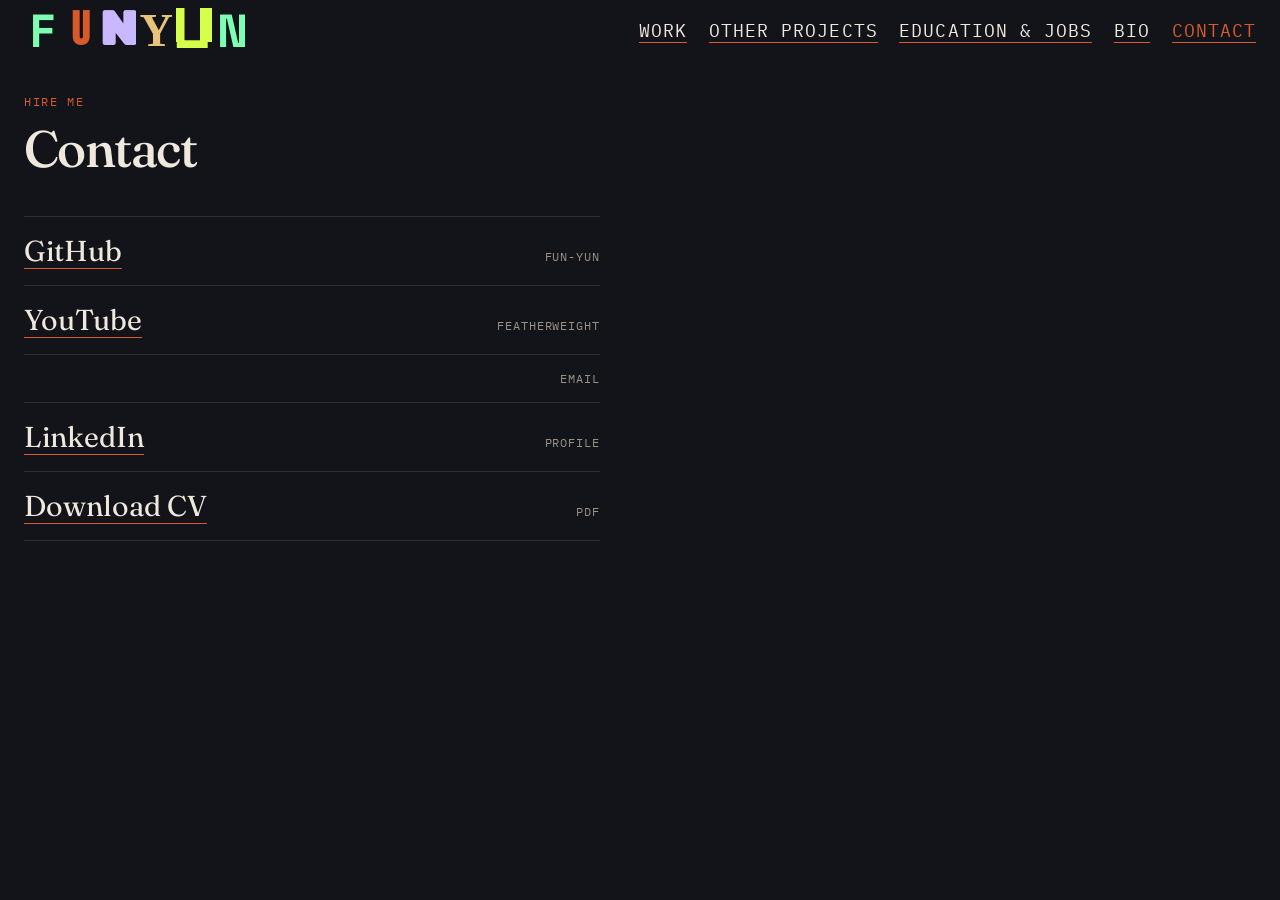
==== contact.html @ 6870f338 "Add site" ====
<!DOCTYPE html>
<html lang="en">
  <head>
    <meta charset="UTF-8" />
    <meta name="viewport" content="width=device-width, initial-scale=1" />
    <meta name="referrer" content="origin" />
    <title>Contact — Euan Scott</title>
    <meta
      name="description"
      content="Contact Euan Scott: GitHub, YouTube, and hire links."
    />
    <link rel="icon" href="media/favicon.svg" type="image/svg+xml" />
    <link rel="preconnect" href="https://fonts.googleapis.com" />
    <link rel="preconnect" href="https://fonts.gstatic.com" crossorigin />
    <link
      href="https://fonts.googleapis.com/css2?family=Bebas+Neue&family=Bungee&family=Fraunces:opsz,wght@9..144,500;9..144,700&family=IBM+Plex+Mono:wght@400;500&family=Pacifico&family=Playfair+Display:wght@700&family=Press+Start+2P&family=Rubik+Mono+One&family=Schibsted+Grotesk:wght@400;500;600&family=Space+Grotesk:wght@600&display=swap"
      rel="stylesheet"
    />
    <link rel="stylesheet" href="css/styles.css" />
  </head>
  <body>
    <header class="topbar">
      <a class="brand" href="index.html" aria-label="FUNYUN — Euan Scott">
        <div class="funyun" id="funyun">
          <span class="funyun-slot" data-char="F"></span>
          <span class="funyun-slot" data-char="U"></span>
          <span class="funyun-slot" data-char="N"></span>
          <span class="funyun-slot" data-char="Y"></span>
          <span class="funyun-slot" data-char="U"></span>
          <span class="funyun-slot" data-char="N"></span>
        </div>
      </a>
      <nav class="links" aria-label="Site">
        <a href="index.html">Work</a>
        <a href="other.html">Other projects</a>
        <a href="education.html">Education &amp; jobs</a>
        <a href="bio.html">Bio</a>
        <a class="is-current" href="contact.html">Contact</a>
      </nav>
    </header>

    <section class="page-head">
      <p class="kicker">Hire me</p>
      <h2>Contact</h2>
    </section>

    <section class="page-body">
      <ul class="contact-list">
        <li>
          <a href="https://github.com/Fun-Yun" target="_blank" rel="noreferrer">GitHub</a>
          <span>Fun-Yun</span>
        </li>
        <li>
          <a href="https://www.youtube.com/@Featherweight" target="_blank" rel="noreferrer">YouTube</a>
          <span>Featherweight</span>
        </li>
        <li data-mail-row hidden>
          <a data-mail href="#"></a>
          <span>Email</span>
        </li>
        <li data-linkedin-row hidden>
          <a data-linkedin href="#" target="_blank" rel="noreferrer">LinkedIn</a>
          <span>Profile</span>
        </li>
        <li data-cv-row hidden>
          <a data-cv href="media/EuanScott-CV.pdf">Download CV</a>
          <span>PDF</span>
        </li>
      </ul>
    </section>

    <script src="js/projects.js"></script>
    <script src="js/app.js"></script>
  </body>
</html>
---- css/styles.css ----
:root {
  --paper: #e7dcc8;
  --paper-ink: #1b1712;
  --paper-mute: #5c5348;
  --rule: rgba(27, 23, 18, 0.16);
  --stage: #12141a;
  --stage-2: #1a1d26;
  --stage-ink: #efe8dc;
  --stage-mute: #9a9286;
  --stage-line: rgba(239, 232, 220, 0.12);
  --mark: #d85a2a;
  --font-serif: "Fraunces", Georgia, serif;
  --font-sans: "Schibsted Grotesk", sans-serif;
  --font-mono: "IBM Plex Mono", ui-monospace, monospace;
}

*,
*::before,
*::after {
  box-sizing: border-box;
}

html {
  scroll-behavior: smooth;
}

body {
  margin: 0;
  min-height: 100vh;
  background: var(--stage);
  color: var(--stage-ink);
  font-family: var(--font-sans);
}

img {
  max-width: 100%;
  display: block;
}

a {
  color: inherit;
}

.topbar {
  position: sticky;
  top: 0;
  z-index: 20;
  display: flex;
  justify-content: space-between;
  align-items: center;
  gap: 1.2rem;
  padding: 0.5rem 1.5rem;
  background: var(--stage);
  color: var(--stage-ink);
  border-bottom: 0;
}

.links {
  display: flex;
  flex-wrap: wrap;
  justify-content: flex-end;
  gap: 1.35rem;
  margin-left: auto;
}

.links a {
  font-family: var(--font-mono);
  font-size: 1.1rem;
  letter-spacing: 0.06em;
  text-transform: uppercase;
  text-decoration: none;
  border-bottom: 1px solid var(--mark);
}

.links a:hover,
.links a.is-current {
  color: var(--mark);
}

.brand {
  text-decoration: none;
  display: flex;
  align-items: center;
}

.wordmark {
  padding: 1.1rem 1.5rem 0.9rem;
}

.blurb {
  max-width: 46rem;
  margin: 0 auto;
  text-align: center;
  color: var(--stage-mute);
  font-size: 1.08rem;
  line-height: 1.55;
}

.intro {
  display: grid;
  grid-template-columns: minmax(12rem, 18rem) minmax(0, 1fr);
  gap: 1.8rem;
  align-items: stretch;
  max-width: 62rem;
  margin: 0 auto;
  padding: 1.4rem 1.5rem 1.8rem;
}

.intro-photo {
  margin: 0;
  border: 1px solid var(--stage-line);
  background: #0e1015;
  overflow: hidden;
  align-self: start;
}

.intro-photo img {
  width: 100%;
  height: auto;
}

.intro-copy {
  display: flex;
  flex-direction: column;
  min-width: 0;
  height: 0;
  min-height: 100%;
}

.intro-copy .funyun {
  justify-content: flex-start;
  font-size: clamp(3.4rem, 7vw, 5.6rem);
  gap: 0.04em;
  line-height: 1;
  flex-shrink: 0;
}

.intro-body {
  display: flex;
  flex-direction: column;
  gap: 1.1rem;
  margin-top: auto;
}

.intro-lede {
  margin: 0;
  color: var(--stage-mute);
  font-size: 1.12rem;
  line-height: 1.55;
  max-width: 48rem;
}

.intro-block h2 {
  margin: 0 0 0.55rem;
  font-family: var(--font-mono);
  font-size: 0.72rem;
  letter-spacing: 0.16em;
  text-transform: uppercase;
  color: var(--mark);
}

.intro-block .chips {
  margin: 0;
}

.funyun {
  display: flex;
  justify-content: center;
  gap: 0.08em;
  font-size: clamp(3.4rem, 12vw, 9.2rem);
  line-height: 1;
  user-select: none;
}

.topbar .funyun {
  font-size: 2.9rem;
  justify-content: flex-start;
  gap: 0.04em;
}

.funyun-slot {
  display: inline-block;
  width: 0.78em;
  height: 1em;
  overflow: hidden;
  text-align: center;
}

.funyun-stack {
  display: flex;
  flex-direction: column;
  height: 2em;
  transition: transform 0.55s cubic-bezier(0.2, 0.8, 0.2, 1);
}

.funyun-stack.is-swap {
  transform: translateY(-1em);
}

.funyun-glyph {
  display: flex;
  align-items: center;
  justify-content: center;
  height: 1em;
  font-weight: 700;
}

.featured-wrap {
  padding: 0 0 0.2rem;
}

.hero {
  display: grid;
  grid-template-columns: 1.35fr 1fr;
  gap: 0;
  margin: 0 1.5rem 0.7rem;
  min-height: 54vh;
  border: 1px solid var(--stage-line);
  background: #0e1015;
  container-type: inline-size;
}

.hero-media {
  position: relative;
  min-height: 54vh;
  padding: 0;
  border: 0;
  border-right: 1px solid var(--stage-line);
  background: #000;
  color: inherit;
  cursor: pointer;
  overflow: hidden;
}

.hero-media img,
.hero-media iframe,
.hero-media video {
  width: 100%;
  height: 100%;
  object-fit: cover;
  border: 0;
  display: block;
}

.hero-media:has(video) {
  cursor: default;
}

.hero-media:hover img {
  transform: scale(1.04);
}

.hero-copy {
  padding: 1.4rem 1.35rem 1.5rem;
  display: flex;
  flex-direction: column;
  justify-content: center;
  font-size: clamp(0.94rem, 0.55rem + 0.32vw, 1.35rem);
  font-size: clamp(0.94rem, 0.86cqi, 1.35rem);
  line-height: 1.5;
}

.hero.is-collapsed .hero-media {
  cursor: pointer;
}

.hero-copy h2 {
  margin: 0 0 0.25em;
  font-family: var(--font-serif);
  font-weight: 500;
  font-size: clamp(1.8em, 2.25cqi, 2.6em);
  letter-spacing: -0.03em;
}

.hero-role {
  display: flex;
  flex-wrap: wrap;
  align-items: center;
  gap: 0.5rem;
}

.duration {
  font-family: var(--font-mono);
  font-size: 0.64rem;
  letter-spacing: 0.08em;
  text-transform: uppercase;
  border: 1px solid var(--stage-line);
  padding: 0.18rem 0.45rem;
  color: var(--stage-ink);
}

.shipped strong {
  color: var(--stage-ink);
  font-weight: 600;
}

.hero-copy .shipped {
  margin-bottom: 0.85em;
}

.section-title {
  margin: 0 1.5rem 0.7rem;
  font-family: var(--font-mono);
  font-size: 0.72rem;
  letter-spacing: 0.16em;
  text-transform: uppercase;
  color: var(--mark);
}

.projects-title {
  margin: 0.4rem 1.5rem 1rem;
  text-align: center;
  font-family: var(--font-serif);
  font-weight: 500;
  font-size: clamp(2.2rem, 5vw, 3.6rem);
  letter-spacing: -0.03em;
  text-transform: none;
  color: var(--stage-ink);
}

.bio-page p {
  max-width: 62ch;
  color: var(--stage-mute);
  font-size: 1.12rem;
  line-height: 1.55;
}

.contact-list {
  list-style: none;
  margin: 0;
  padding: 0;
  max-width: 36rem;
}

.contact-list li {
  display: flex;
  justify-content: space-between;
  align-items: baseline;
  gap: 1rem;
  padding: 1rem 0;
  border-top: 1px solid var(--stage-line);
}

.contact-list li:last-child {
  border-bottom: 1px solid var(--stage-line);
}

.contact-list a {
  font-family: var(--font-serif);
  font-size: 1.8rem;
  text-decoration: none;
  border-bottom: 1px solid var(--mark);
}

.contact-list a:hover {
  color: var(--mark);
}

.contact-list span {
  font-family: var(--font-mono);
  font-size: 0.72rem;
  letter-spacing: 0.08em;
  text-transform: uppercase;
  color: var(--stage-mute);
}

.chips {
  display: flex;
  flex-wrap: wrap;
  gap: 0.45rem;
  list-style: none;
  margin: 1.2rem 0 0;
  padding: 0;
}

.chips li {
  font-family: var(--font-mono);
  font-size: 0.68rem;
  letter-spacing: 0.1em;
  text-transform: uppercase;
  border: 1px solid var(--stage-line);
  padding: 0.28rem 0.55rem;
  color: var(--stage-mute);
}

.featured {
  display: grid;
  grid-template-columns: 1fr 1fr 1fr;
  gap: 0.7rem;
  padding: 0 1.5rem;
  scroll-margin-top: 4.2rem;
}

.feature {
  position: relative;
  min-height: 38vh;
  padding: 0;
  border: 1px solid var(--stage-line);
  background: #000;
  color: inherit;
  cursor: pointer;
  overflow: hidden;
  text-align: left;
}

.feature.is-active {
  border-color: var(--mark);
}

.feature img {
  width: 100%;
  height: 100%;
  object-fit: cover;
  transition: transform 0.45s ease;
}

.feature:hover img {
  transform: scale(1.04);
}

.feature-copy {
  position: absolute;
  left: 0;
  right: 0;
  bottom: 0;
  padding: 0.55rem 0.85rem 0.5rem;
  background: rgba(6, 8, 12, 0.58);
  box-shadow: 0 -1.6rem 2.1rem rgba(0, 0, 0, 0.62);
}

.feature-copy h2 {
  margin: 0;
  font-family: var(--font-serif);
  font-weight: 500;
  font-size: clamp(1.5rem, 2.4vw, 2.3rem);
  letter-spacing: -0.03em;
}

.feature-copy p {
  margin: 0.2rem 0 0;
  font-family: var(--font-mono);
  font-size: 0.7rem;
  letter-spacing: 0.08em;
  text-transform: uppercase;
  color: #d7cfc3;
}

.detail {
  margin: 0.7rem 1.5rem 0;
  background: #0e1015;
  border: 1px solid var(--stage-line);
  scroll-margin-top: 4.2rem;
}

.detail[hidden] {
  display: none !important;
}

.detail-inner {
  display: grid;
  grid-template-columns: 1.4fr 0.9fr;
  gap: 1.4rem;
  padding: 1.1rem 1.2rem 1.3rem;
  align-items: stretch;
  container-type: inline-size;
}

.detail-copy {
  display: flex;
  flex-direction: column;
  min-width: 0;
  font-size: clamp(0.94rem, 0.55rem + 0.35vw, 1.4rem);
  font-size: clamp(0.94rem, 0.88cqi, 1.4rem);
  line-height: 1.5;
}

.media-row {
  display: flex;
  gap: 0.7rem;
  overflow-x: auto;
  padding-bottom: 0.4rem;
}

.video,
.shot {
  flex: 0 0 min(480px, 72%);
  aspect-ratio: 16 / 9;
  background: #000;
  border: 1px solid var(--stage-line);
}

.video iframe,
.video video,
.shot img {
  width: 100%;
  height: 100%;
  object-fit: cover;
  border: 0;
  display: block;
}

.video.highlight {
  flex: 1 1 min(640px, 100%);
}

.shot {
  padding: 0;
  cursor: zoom-in;
}

.detail-copy h3 {
  margin: 0 0 0.3em;
  font-family: var(--font-serif);
  font-size: 1.7em;
}

.hero-copy .role,
.detail-copy .role {
  margin: 0 0 0.7em;
  font-size: 0.75em;
}

.hero-copy .duration,
.detail-copy .duration {
  font-size: 0.85em;
  padding: 0.18em 0.45em;
}

.hero-copy .shipped,
.detail-copy .shipped {
  gap: 0.45em;
  margin-bottom: 0.9em;
}

.hero-copy .tags,
.detail-copy .tags {
  margin-bottom: 0.9em;
}

.hero-copy .tag,
.detail-copy .tag {
  font-size: 0.64em;
  padding: 0.18em 0.4em;
}

.hero-copy .related,
.detail-copy .related {
  margin: 0 0 0.85em;
  font-size: 0.72em;
}

.hero-copy .btn,
.detail-copy .btn {
  font-size: 0.7em;
  padding: 0.55em 0.8em;
}

.detail-copy .btn-row {
  margin-top: auto;
  padding-top: 0.7em;
}

.role {
  margin: 0 0 0.7rem;
  font-family: var(--font-mono);
  font-size: 0.75rem;
  color: var(--mark);
}

.lede,
.shipped {
  color: var(--stage-mute);
}

.shipped {
  margin: 0 0 0.9rem;
  padding-left: 1.1rem;
  display: grid;
  gap: 0.4rem;
}

.tags {
  display: flex;
  flex-wrap: wrap;
  gap: 0.35rem;
  margin-bottom: 0.9rem;
}

.tag {
  font-family: var(--font-mono);
  font-size: 0.64rem;
  letter-spacing: 0.06em;
  text-transform: uppercase;
  border: 1px solid var(--stage-line);
  padding: 0.18rem 0.4rem;
}

.btn {
  display: inline-flex;
  text-decoration: none;
  font-family: var(--font-mono);
  font-size: 0.7rem;
  letter-spacing: 0.1em;
  text-transform: uppercase;
  background: var(--mark);
  color: #fff;
  padding: 0.55rem 0.8rem;
}

.btn-row {
  display: flex;
  flex-wrap: wrap;
  gap: 0.5rem;
  align-items: center;
}

.btn-ghost {
  background: transparent;
  color: var(--stage-ink);
  border: 1px solid var(--stage-line);
}

.btn-ghost:hover {
  border-color: var(--mark);
  color: var(--mark);
}

.related {
  margin: 0 0 0.85rem;
  font-family: var(--font-mono);
  font-size: 0.72rem;
  letter-spacing: 0.04em;
  color: var(--mark);
}

.related a {
  color: var(--mark);
  text-decoration: none;
  border-bottom: 1px solid var(--mark);
}

.coming-soon {
  font-family: var(--font-mono);
  font-size: 0.7rem;
  letter-spacing: 0.1em;
  text-transform: uppercase;
  color: var(--stage-mute);
}

.more {
  padding: 1.2rem 1.5rem 2.4rem;
}

.page-head {
  padding: 2rem 1.5rem 0.6rem;
}

.page-head .kicker {
  margin: 0 0 0.45rem;
  font-family: var(--font-mono);
  font-size: 0.72rem;
  letter-spacing: 0.14em;
  text-transform: uppercase;
  color: var(--mark);
}

.page-head h2 {
  margin: 0 0 0.5rem;
  font-family: var(--font-serif);
  font-size: clamp(2rem, 4vw, 3.2rem);
  font-weight: 500;
  letter-spacing: -0.03em;
}

.page-head p {
  margin: 0;
  color: var(--stage-mute);
  max-width: 48ch;
}

.page-body {
  padding: 1.2rem 1.5rem 2.4rem;
}

.tabs {
  display: flex;
  gap: 0.4rem;
  margin-bottom: 1.1rem;
  border-bottom: 1px solid var(--stage-line);
}

.tab {
  appearance: none;
  background: none;
  border: 0;
  border-bottom: 2px solid transparent;
  margin-bottom: -1px;
  padding: 0.7rem 0.9rem;
  color: var(--stage-mute);
  font-family: var(--font-mono);
  font-size: 0.72rem;
  letter-spacing: 0.12em;
  text-transform: uppercase;
  cursor: pointer;
}

.tab:hover,
.tab.is-active {
  color: var(--stage-ink);
}

.tab.is-active {
  border-bottom-color: var(--mark);
  color: var(--mark);
}

.tab-panel[hidden] {
  display: none !important;
}

.video-grid {
  display: grid;
  grid-template-columns: 1fr 1fr;
  gap: 0.9rem;
}

.video-card {
  border: 1px solid var(--stage-line);
  background: var(--stage-2);
  overflow: hidden;
}

.video-card button.thumb {
  display: block;
  width: 100%;
  padding: 0;
  border: 0;
  background: #000;
  cursor: pointer;
  position: relative;
}

.video-card img {
  width: 100%;
  aspect-ratio: 16 / 9;
  object-fit: cover;
}

.play {
  position: absolute;
  inset: 0;
  display: grid;
  place-items: center;
  font-family: var(--font-mono);
  font-size: 0.72rem;
  letter-spacing: 0.14em;
  text-transform: uppercase;
  color: #fff;
  background: rgba(0, 0, 0, 0.28);
}

.video-frame {
  aspect-ratio: 16 / 9;
  background: #000;
}

.video-frame iframe {
  width: 100%;
  height: 100%;
  border: 0;
}

.video-card h3 {
  margin: 0.8rem 0.9rem 0.25rem;
  font-family: var(--font-serif);
  font-size: 1.2rem;
  font-weight: 500;
}

.video-card p {
  margin: 0 0.9rem 1rem;
  color: var(--stage-mute);
  font-size: 0.95rem;
}

.cv {
  display: grid;
  grid-template-columns: 1fr 1fr;
  gap: 1.5rem;
}

.cv-col h3 {
  margin: 0 0 0.9rem;
  font-family: var(--font-mono);
  font-size: 0.72rem;
  letter-spacing: 0.14em;
  text-transform: uppercase;
  color: var(--mark);
}

.cv-item {
  padding: 0.85rem 0;
  border-top: 1px solid var(--stage-line);
}

.cv-item:last-child {
  border-bottom: 1px solid var(--stage-line);
}

.cv-dates {
  margin: 0 0 0.25rem;
  font-family: var(--font-mono);
  font-size: 0.7rem;
  letter-spacing: 0.08em;
  text-transform: uppercase;
  color: var(--stage-mute);
}

.cv-item h4 {
  margin: 0;
  font-family: var(--font-serif);
  font-size: 1.35rem;
  font-weight: 500;
}

.cv-place {
  margin: 0.2rem 0 0.45rem;
  color: var(--stage-ink);
}

.cv-item p:last-child {
  margin: 0;
  color: var(--stage-mute);
}

.cv-empty {
  color: var(--stage-mute);
  margin: 0;
}

.more-label {
  margin-bottom: 0.55rem;
  text-align: center;
  font-family: var(--font-mono);
  font-size: 0.7rem;
  letter-spacing: 0.14em;
  text-transform: uppercase;
  color: var(--stage-mute);
}

.slider {
  display: flex;
  justify-content: center;
  flex-wrap: wrap;
  gap: 0.7rem;
}

.slide {
  flex: 0 0 280px;
  width: 280px;
  min-height: 168px;
  padding: 0;
  border: 1px solid var(--stage-line);
  background: #000;
  color: inherit;
  cursor: pointer;
  overflow: hidden;
  position: relative;
  text-align: left;
}

.slide.is-active {
  border-color: var(--mark);
}

.slide img {
  width: 100%;
  height: 168px;
  object-fit: cover;
}

.slide-copy {
  position: absolute;
  left: 0;
  right: 0;
  bottom: 0;
  padding: 0.45rem 0.7rem 0.4rem;
  background: rgba(6, 8, 12, 0.58);
  box-shadow: 0 -1.2rem 1.6rem rgba(0, 0, 0, 0.62);
}

.slide-copy h3 {
  margin: 0;
  font-family: var(--font-serif);
  font-size: 1.15rem;
  font-weight: 500;
}

.slide-copy p {
  margin: 0.15rem 0 0;
  font-family: var(--font-mono);
  font-size: 0.64rem;
  letter-spacing: 0.08em;
  text-transform: uppercase;
  color: #d7cfc3;
}

.lightbox {
  position: fixed;
  inset: 0;
  z-index: 40;
  background: rgba(0, 0, 0, 0.88);
  display: grid;
  place-items: center;
  padding: 4vh;
}

.lightbox[hidden] {
  display: none;
}

.lightbox img {
  max-height: 88vh;
  max-width: 92vw;
}

.lightbox-close {
  position: absolute;
  top: 1rem;
  right: 1.2rem;
  background: none;
  border: 0;
  color: #fff;
  font-size: 2.4rem;
  cursor: pointer;
}

.project-page {
  max-width: 72rem;
  margin: 0 auto;
  padding: 0 1.5rem 4rem;
}

.project-page .page-head {
  padding: 2rem 0 1.15rem;
}

.project-page .kicker a {
  color: var(--mark);
  text-decoration: none;
  border-bottom: 1px solid var(--mark);
}

.project-cover {
  margin: 0 0 1rem;
  border: 1px solid var(--stage-line);
  background: #000;
  max-height: 42vh;
  overflow: hidden;
}

.project-cover img {
  width: 100%;
  height: 42vh;
  object-fit: cover;
}

.project-media {
  margin: 0 0 1rem;
}

.project-hero-row {
  display: grid;
  grid-template-columns: minmax(0, 1fr) minmax(18rem, 1.15fr);
  gap: 1.6rem;
  align-items: stretch;
  margin: 0 0 1.8rem;
}

.project-body-inline {
  max-width: none;
  padding: 0.15rem 0 0;
  display: flex;
  flex-direction: column;
  justify-content: center;
}

.project-videos {
  display: grid;
  grid-template-columns: 1fr 1fr;
  gap: 0.9rem;
  margin: 0 0 1.4rem;
}

.project-videos-stack {
  grid-template-columns: 1fr;
}

.project-videos:has(.project-video:only-child) {
  grid-template-columns: 1fr;
  max-width: 56rem;
}

.project-video {
  margin: 0;
}

.project-video .video {
  flex: none;
  width: 100%;
  aspect-ratio: 16 / 9;
}

.project-video .video.clip {
  aspect-ratio: auto;
}

.project-video .video.clip video {
  height: auto;
  object-fit: contain;
}

.project-video figcaption {
  margin: 0.5rem 0 0;
  font-family: var(--font-mono);
  font-size: 0.72rem;
  letter-spacing: 0.08em;
  text-transform: uppercase;
  color: var(--stage-mute);
}

.project-body {
  max-width: none;
  padding: 0;
}

.proj-meta {
  margin: 0 0 0.85rem;
  font-family: var(--font-mono);
  font-size: 0.7rem;
  letter-spacing: 0.08em;
  text-transform: uppercase;
  color: var(--stage-mute);
}

.project-body .lede {
  margin: 0 0 1rem;
  font-size: 1.08rem;
  line-height: 1.55;
  max-width: 46rem;
}

.project-body .btn-row {
  margin: 0;
}

.proj-section {
  margin: 0 0 1.6rem;
  padding-top: 1.2rem;
  border-top: 1px solid var(--stage-line);
}

.project-body > .proj-section:first-child {
  margin-top: 0.2rem;
}

.proj-section h3 {
  margin: 0 0 0.7rem;
  font-family: var(--font-serif);
  font-size: 1.55rem;
  font-weight: 500;
}

.proj-section p,
.proj-section li {
  color: var(--stage-mute);
  line-height: 1.55;
}

.proj-section p {
  margin: 0 0 0.75rem;
}

.proj-prose {
  max-width: 46rem;
}

.proj-section ul,
.proj-section ol {
  margin: 0 0 0.85rem;
  padding-left: 1.15rem;
  display: grid;
  gap: 0.4rem;
}

.proj-family {
  display: grid;
  grid-template-columns: 1fr 1fr;
  gap: 0.85rem;
  margin-top: 0.35rem;
}

.proj-family .proj-card:last-child:nth-child(odd) {
  grid-column: 1 / -1;
}

.proj-contribs {
  display: grid;
  gap: 1rem;
  margin-top: 0.35rem;
}

.proj-card,
.proj-contrib {
  border: 1px solid var(--stage-line);
  background: #0c0e13;
  padding: 1.05rem 1.15rem 1rem;
}

.proj-card h4,
.proj-contrib h4 {
  margin: 0 0 0.45rem;
}

.proj-card p:last-child,
.proj-contrib p:last-child {
  margin-bottom: 0;
}

.proj-split {
  display: grid;
  grid-template-columns: minmax(0, 1fr) minmax(16rem, 1fr);
  gap: 1.2rem;
  align-items: start;
}

.proj-split .project-video {
  position: sticky;
  top: 4.6rem;
}

.proj-split-photos {
  grid-template-columns: minmax(0, 0.95fr) minmax(18rem, 1.15fr);
  gap: 1.6rem 1.5rem;
}

.project-stills {
  display: grid;
  gap: 1.5rem;
  align-content: start;
}

.project-still {
  margin: 0;
}

.project-still-sm {
  width: 82%;
}

.project-still .shot {
  flex: none;
  width: 100%;
  aspect-ratio: auto;
  height: auto;
  display: block;
}

.project-still .shot img {
  height: auto;
  object-fit: contain;
}

.proj-split .proj-sub-copy > h3:first-child {
  margin-top: 0;
}

.proj-split .proj-sub-copy > h3:not(:first-child) {
  margin-top: 1.4rem;
  padding-top: 1.2rem;
  border-top: 1px solid var(--stage-line);
}

.proj-split .proj-sub-copy p:last-child {
  margin-bottom: 0;
}

.proj-table-wrap {
  overflow-x: auto;
  margin: 0.4rem 0 0.6rem;
}

.proj-table {
  width: 100%;
  border-collapse: collapse;
  font-size: 0.92rem;
}

.proj-table th {
  font-family: var(--font-mono);
  font-size: 0.64rem;
  letter-spacing: 0.1em;
  text-transform: uppercase;
  text-align: left;
  color: var(--mark);
  padding: 0.45rem 0.6rem 0.45rem 0;
  border-bottom: 1px solid var(--stage-line);
}

.proj-table td {
  color: var(--stage-mute);
  padding: 0.55rem 0.7rem 0.55rem 0;
  border-bottom: 1px solid var(--stage-line);
  vertical-align: top;
}

.proj-section h4 {
  margin: 1.1rem 0 0.4rem;
  font-family: var(--font-serif);
  font-size: 1.15rem;
  font-weight: 500;
  color: var(--stage-ink);
}

.proj-doc {
  margin: 0.85rem 0 0;
  border: 1px solid var(--stage-line);
  background: #0a0c11;
}

.proj-doc summary {
  cursor: pointer;
  list-style: none;
  font-family: var(--font-mono);
  font-size: 0.72rem;
  letter-spacing: 0.08em;
  text-transform: uppercase;
  color: var(--mark);
  padding: 0.75rem 0.95rem;
}

.proj-doc summary::-webkit-details-marker {
  display: none;
}

.proj-doc summary::before {
  content: "+ ";
}

.proj-doc[open] summary::before {
  content: "– ";
}

.proj-doc-body {
  padding: 0.35rem 0.95rem 1rem;
  border-top: 1px solid var(--stage-line);
}

.proj-doc-body .proj-doc-h {
  margin: 1.1rem 0 0.45rem;
  font-family: var(--font-serif);
  font-weight: 500;
  color: var(--stage-ink);
}

.proj-doc-body h4.proj-doc-h {
  font-size: 1.2rem;
}

.proj-doc-body h5.proj-doc-h {
  font-size: 1.05rem;
}

.proj-doc-body h6.proj-doc-h {
  font-size: 0.95rem;
}

.proj-doc-body p,
.proj-doc-body li {
  color: var(--stage-mute);
  line-height: 1.55;
}

.proj-doc-body p {
  margin: 0 0 0.7rem;
}

.proj-doc-body ul,
.proj-doc-body ol {
  margin: 0 0 0.75rem;
  padding-left: 1.15rem;
  display: grid;
  gap: 0.35rem;
}

.proj-doc-body code {
  font-family: var(--font-mono);
  font-size: 0.86em;
  color: var(--stage-ink);
}

.proj-doc-source {
  margin: 1rem 0 0;
  font-family: var(--font-mono);
  font-size: 0.72rem;
  letter-spacing: 0.06em;
  text-transform: uppercase;
}

.proj-doc-source a {
  color: var(--mark);
}

@media (max-width: 900px) {
  .intro {
    grid-template-columns: 1fr;
    justify-items: center;
    max-width: 36rem;
  }

  .intro-photo {
    width: min(16rem, 72%);
  }

  .intro-copy {
    width: 100%;
    height: auto;
    min-height: 0;
  }

  .intro-body {
    margin-top: 0.85rem;
  }

  .featured {
    grid-template-columns: 1fr;
  }

  .hero {
    grid-template-columns: 1fr;
    min-height: 0;
  }

  .hero-media {
    min-height: 38vh;
    border-right: 0;
    border-bottom: 1px solid var(--stage-line);
  }

  .project-videos {
    grid-template-columns: 1fr;
  }

  .project-hero-row,
  .proj-family,
  .proj-split,
  .proj-split-photos {
    grid-template-columns: 1fr;
  }

  .project-still-sm {
    width: 100%;
  }

  .proj-family .proj-card:last-child:nth-child(odd) {
    grid-column: auto;
  }

  .proj-split .project-video {
    position: static;
  }

  .topbar {
    flex-wrap: wrap;
  }

  .topbar .funyun {
    font-size: 2.15rem;
  }

  .links a {
    font-size: 0.9rem;
  }

  .feature {
    min-height: 38vh;
  }

  .detail-inner {
    grid-template-columns: 1fr;
  }

  .video-grid,
  .cv {
    grid-template-columns: 1fr;
  }
}

@media (prefers-reduced-motion: reduce) {
  html {
    scroll-behavior: auto;
  }
  .feature img,
  .hero-media img,
  .funyun-stack {
    transition: none;
  }
}
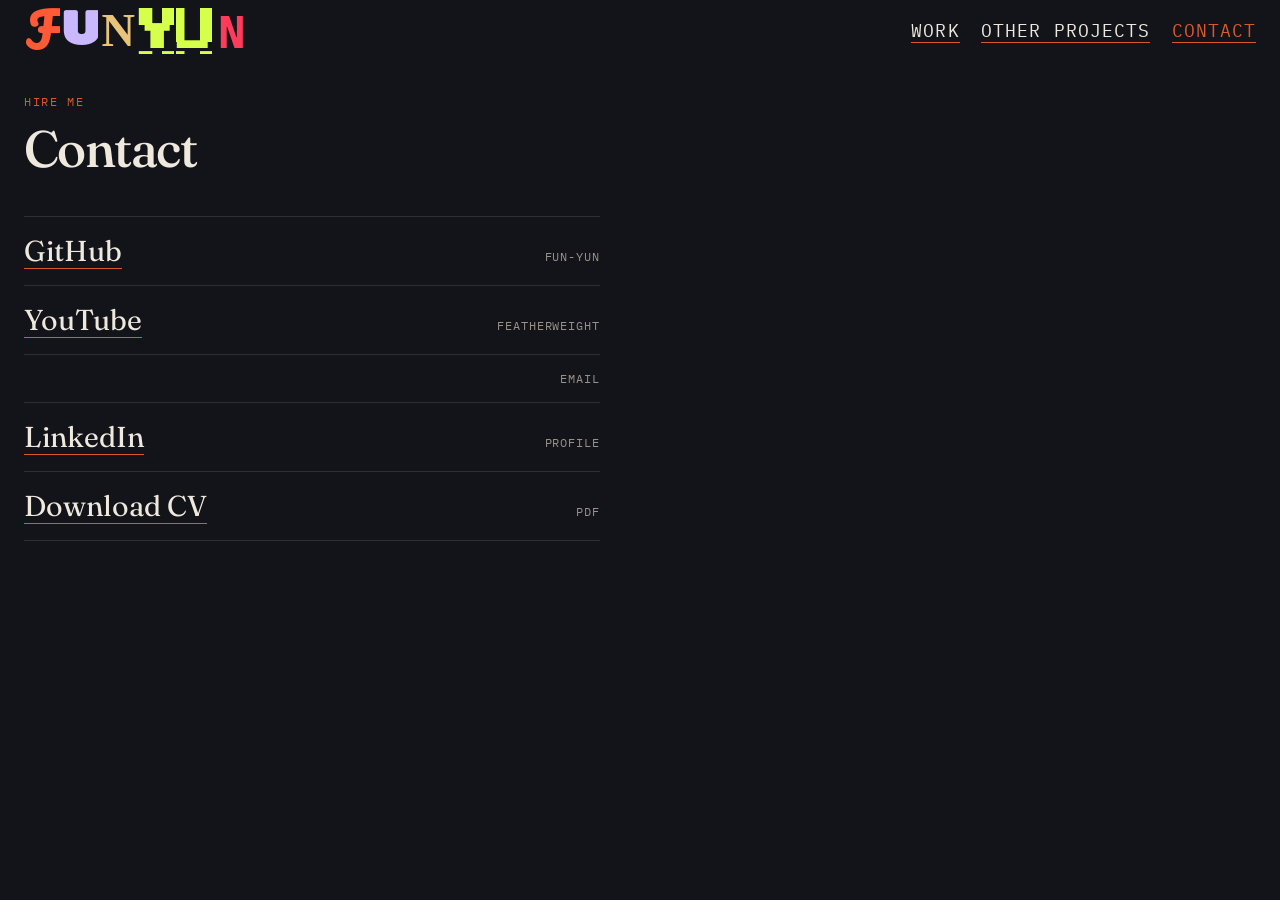
==== commit 7c8cf0a9: "updated smol theft" ====
--- a/contact.html
+++ b/contact.html
@@ -33,8 +33,6 @@
       <nav class="links" aria-label="Site">
         <a href="index.html">Work</a>
         <a href="other.html">Other projects</a>
-        <a href="education.html">Education &amp; jobs</a>
-        <a href="bio.html">Bio</a>
         <a class="is-current" href="contact.html">Contact</a>
       </nav>
     </header>
--- a/css/styles.css
+++ b/css/styles.css
@@ -318,13 +318,6 @@
   color: var(--stage-ink);
 }
 
-.bio-page p {
-  max-width: 62ch;
-  color: var(--stage-mute);
-  font-size: 1.12rem;
-  line-height: 1.55;
-}
-
 .contact-list {
   list-style: none;
   margin: 0;
@@ -639,14 +632,6 @@
   border-bottom: 1px solid var(--mark);
 }
 
-.coming-soon {
-  font-family: var(--font-mono);
-  font-size: 0.7rem;
-  letter-spacing: 0.1em;
-  text-transform: uppercase;
-  color: var(--stage-mute);
-}
-
 .more {
   padding: 1.2rem 1.5rem 2.4rem;
 }
@@ -781,61 +766,6 @@
   margin: 0 0.9rem 1rem;
   color: var(--stage-mute);
   font-size: 0.95rem;
-}
-
-.cv {
-  display: grid;
-  grid-template-columns: 1fr 1fr;
-  gap: 1.5rem;
-}
-
-.cv-col h3 {
-  margin: 0 0 0.9rem;
-  font-family: var(--font-mono);
-  font-size: 0.72rem;
-  letter-spacing: 0.14em;
-  text-transform: uppercase;
-  color: var(--mark);
-}
-
-.cv-item {
-  padding: 0.85rem 0;
-  border-top: 1px solid var(--stage-line);
-}
-
-.cv-item:last-child {
-  border-bottom: 1px solid var(--stage-line);
-}
-
-.cv-dates {
-  margin: 0 0 0.25rem;
-  font-family: var(--font-mono);
-  font-size: 0.7rem;
-  letter-spacing: 0.08em;
-  text-transform: uppercase;
-  color: var(--stage-mute);
-}
-
-.cv-item h4 {
-  margin: 0;
-  font-family: var(--font-serif);
-  font-size: 1.35rem;
-  font-weight: 500;
-}
-
-.cv-place {
-  margin: 0.2rem 0 0.45rem;
-  color: var(--stage-ink);
-}
-
-.cv-item p:last-child {
-  margin: 0;
-  color: var(--stage-mute);
-}
-
-.cv-empty {
-  color: var(--stage-mute);
-  margin: 0;
 }
 
 .more-label {
@@ -1390,8 +1320,7 @@
     grid-template-columns: 1fr;
   }
 
-  .video-grid,
-  .cv {
+  .video-grid {
     grid-template-columns: 1fr;
   }
 }
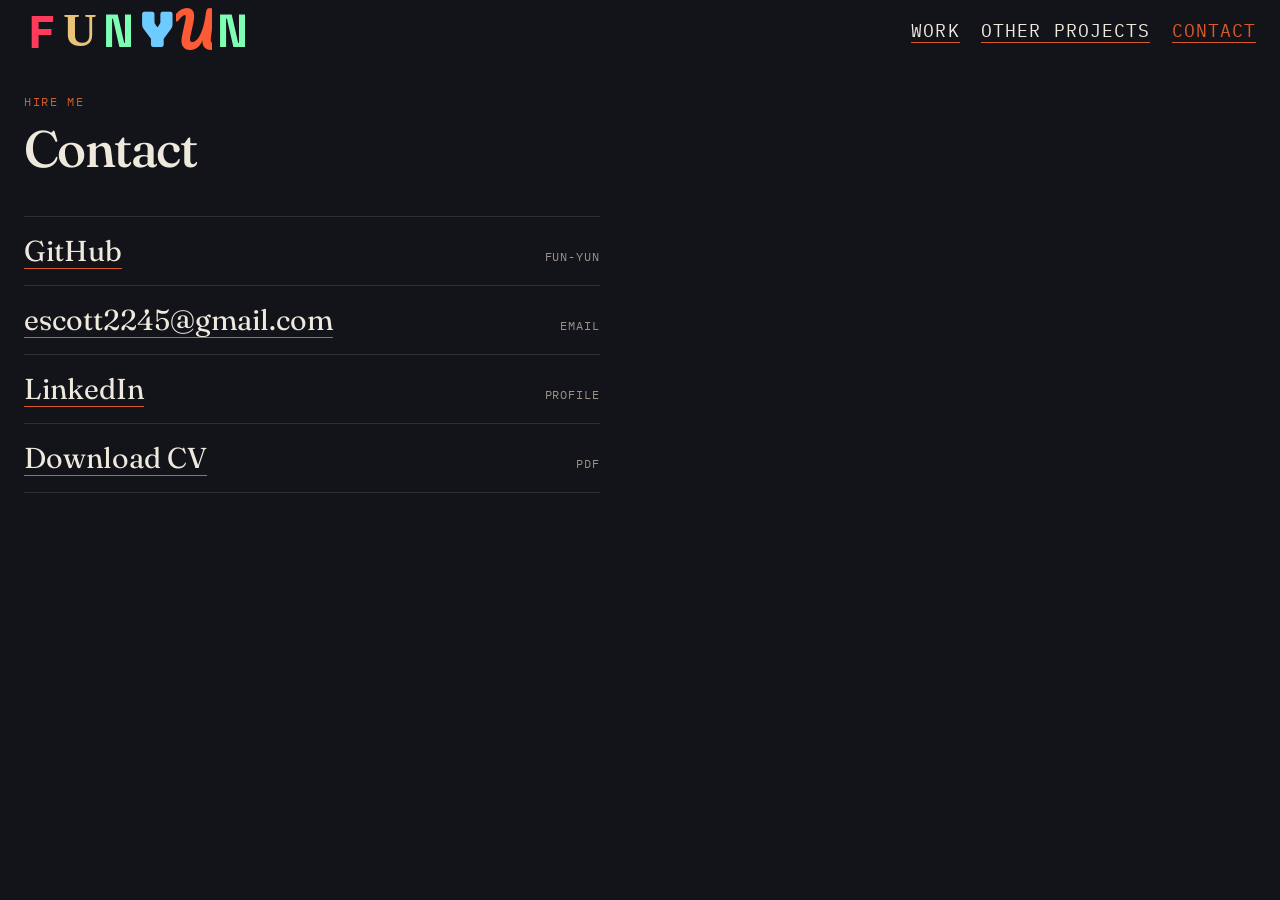
==== commit baa62f37: "layout tweak" ====
--- a/contact.html
+++ b/contact.html
@@ -7,7 +7,7 @@
     <title>Contact — Euan Scott</title>
     <meta
       name="description"
-      content="Contact Euan Scott: GitHub, YouTube, and hire links."
+      content="Contact Euan Scott: GitHub, email, and hire links."
     />
     <link rel="icon" href="media/favicon.svg" type="image/svg+xml" />
     <link rel="preconnect" href="https://fonts.googleapis.com" />
@@ -49,11 +49,7 @@
           <span>Fun-Yun</span>
         </li>
         <li>
-          <a href="https://www.youtube.com/@Featherweight" target="_blank" rel="noreferrer">YouTube</a>
-          <span>Featherweight</span>
-        </li>
-        <li data-mail-row hidden>
-          <a data-mail href="#"></a>
+          <a data-mail href="mailto:escott2245@gmail.com">escott2245@gmail.com</a>
           <span>Email</span>
         </li>
         <li data-linkedin-row hidden>
--- a/css/styles.css
+++ b/css/styles.css
@@ -298,6 +298,19 @@
   margin-bottom: 0.85em;
 }
 
+.contrib-title {
+  margin: 0.2rem 0 0.4rem;
+  font-family: var(--font-mono);
+  font-size: 0.7rem;
+  letter-spacing: 0.12em;
+  text-transform: uppercase;
+  color: var(--mark);
+}
+
+.hero-copy .contrib-title {
+  margin-top: 0.65rem;
+}
+
 .section-title {
   margin: 0 1.5rem 0.7rem;
   font-family: var(--font-mono);
@@ -357,6 +370,22 @@
   color: var(--stage-mute);
 }
 
+.home-contact {
+  padding: 2.2rem 1.5rem 3rem;
+}
+
+.contact-list-compact {
+  max-width: 26rem;
+}
+
+.contact-list-compact li {
+  padding: 0.55rem 0;
+}
+
+.contact-list-compact a {
+  font-size: 1.25rem;
+}
+
 .chips {
   display: flex;
   flex-wrap: wrap;
@@ -380,7 +409,7 @@
   display: grid;
   grid-template-columns: 1fr 1fr 1fr;
   gap: 0.7rem;
-  padding: 0 1.5rem;
+  padding: 0.45rem 1.5rem 0.85rem;
   scroll-margin-top: 4.2rem;
 }
 
@@ -398,6 +427,8 @@
 
 .feature.is-active {
   border-color: var(--mark);
+  outline: 3px solid var(--mark);
+  outline-offset: 4px;
 }
 
 .feature img {
@@ -416,6 +447,10 @@
   left: 0;
   right: 0;
   bottom: 0;
+  display: flex;
+  align-items: flex-end;
+  justify-content: space-between;
+  gap: 0.7rem;
   padding: 0.55rem 0.85rem 0.5rem;
   background: rgba(6, 8, 12, 0.58);
   box-shadow: 0 -1.6rem 2.1rem rgba(0, 0, 0, 0.62);
@@ -779,10 +814,26 @@
 }
 
 .slider {
-  display: flex;
+  display: grid;
+  grid-template-columns: repeat(auto-fit, minmax(240px, 280px));
   justify-content: center;
-  flex-wrap: wrap;
   gap: 0.7rem;
+}
+
+.slide-panel.detail {
+  margin: 0.7rem 0 0;
+}
+
+.see-more {
+  flex-shrink: 0;
+  font-family: var(--font-mono);
+  font-size: 0.64rem;
+  letter-spacing: 0.1em;
+  text-transform: uppercase;
+  color: #fff;
+  white-space: nowrap;
+  background: var(--mark);
+  padding: 0.28rem 0.5rem;
 }
 
 .slide {
@@ -801,6 +852,8 @@
 
 .slide.is-active {
   border-color: var(--mark);
+  outline: 3px solid var(--mark);
+  outline-offset: 4px;
 }
 
 .slide img {
@@ -814,6 +867,10 @@
   left: 0;
   right: 0;
   bottom: 0;
+  display: flex;
+  align-items: flex-end;
+  justify-content: space-between;
+  gap: 0.6rem;
   padding: 0.45rem 0.7rem 0.4rem;
   background: rgba(6, 8, 12, 0.58);
   box-shadow: 0 -1.2rem 1.6rem rgba(0, 0, 0, 0.62);
